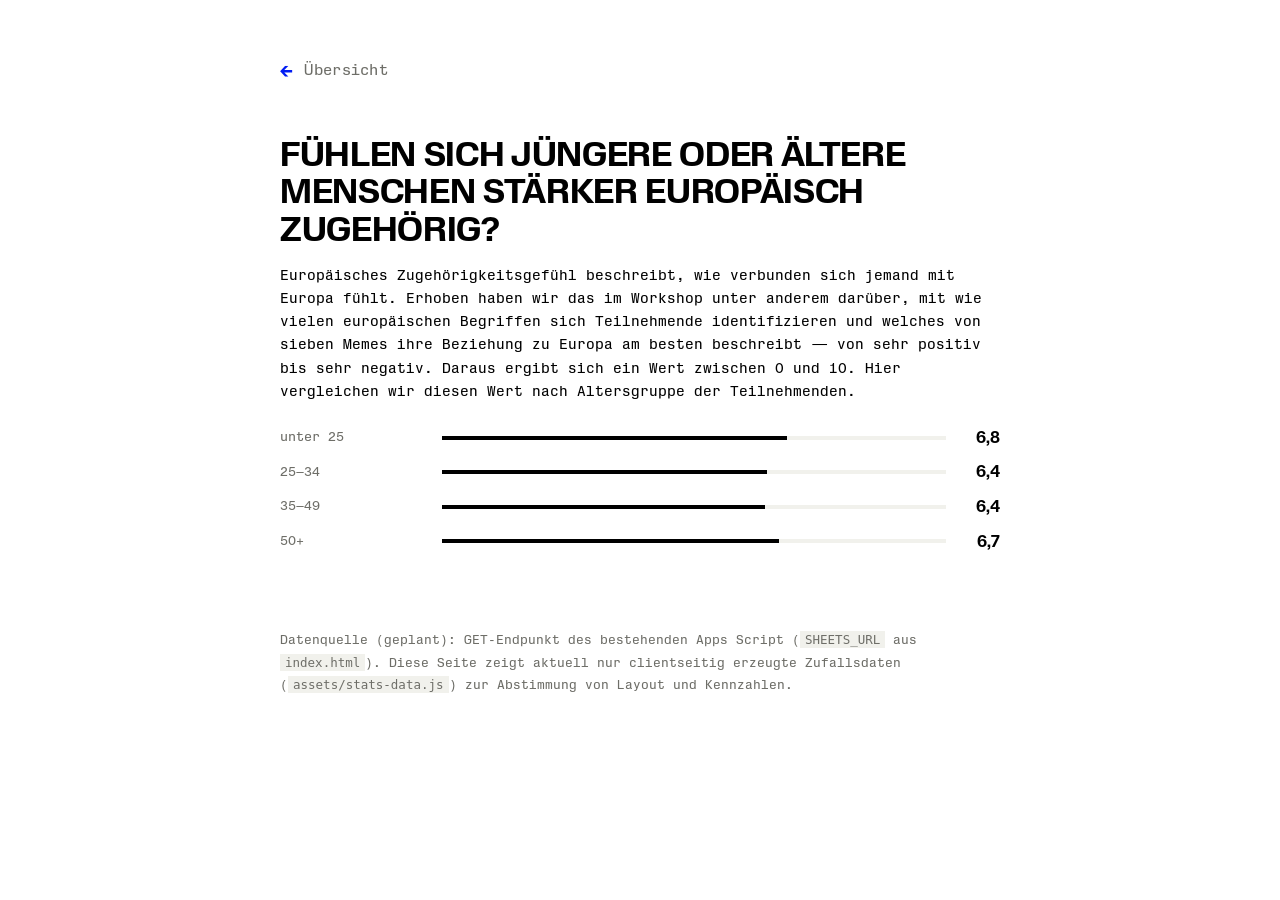
==== q-alter-zugehoerigkeit.html @ b54f6b6d "Add files via upload" ====
<!DOCTYPE html>
<html lang="de">
<head>
<meta charset="UTF-8">
<meta name="viewport" content="width=device-width, initial-scale=1.0">
<title>YOUROPE — Alter &amp; Zugehörigkeit</title>
<link rel="stylesheet" href="assets/stats.css?v=5">
</head>
<body>
<div class="app">
    <a class="backlink" href="stats.html">Übersicht</a>

    <div class="pagehead">
      <h1>Fühlen sich jüngere oder ältere Menschen stärker europäisch zugehörig?</h1>
    </div>

    <div class="cell">
      <div class="sub">Europäisches Zugehörigkeitsgefühl beschreibt, wie verbunden sich jemand mit Europa fühlt. Erhoben haben wir das im Workshop unter anderem darüber, mit wie vielen europäischen Begriffen sich Teilnehmende identifizieren und welches von sieben Memes ihre Beziehung zu Europa am besten beschreibt — von sehr positiv bis sehr negativ. Daraus ergibt sich ein Wert zwischen 0 und 10. Hier vergleichen wir diesen Wert nach Altersgruppe der Teilnehmenden.</div>
      <div id="chart"></div>
    </div>

    <div class="foot">
      Datenquelle (geplant): GET-Endpunkt des bestehenden Apps Script (<code>SHEETS_URL</code> aus <code>index.html</code>). Diese Seite zeigt aktuell nur clientseitig erzeugte Zufallsdaten (<code>assets/stats-data.js</code>) zur Abstimmung von Layout und Kennzahlen.
    </div>
</div>

<script src="assets/stats-data.js?v=2"></script>
<script>
document.getElementById('chart').innerHTML=groupChart(ALTER_GRUPPEN,i=>DATA.filter(r=>r.alter===i),'Z','hi');
</script>
</body>
</html>
---- assets/stats.css ----
@font-face{font-family:'Schengen';src:url('../fonts/ABCSchengenATrial-Book.otf') format('opentype');font-weight:400;font-style:normal}
@font-face{font-family:'Schengen';src:url('../fonts/ABCSchengenATrial-Medium.otf') format('opentype');font-weight:500;font-style:normal}
@font-face{font-family:'Schengen Mono';src:url('../fonts/ABCSchengenAMonoTrial-Regular.otf') format('opentype');font-weight:400;font-style:normal}
@font-face{font-family:'Schengen Mono';src:url('../fonts/ABCSchengenAMonoTrial-Medium.otf') format('opentype');font-weight:500;font-style:normal}
:root{
  --paper:#FFFFFF;--ink:#000000;--grey:#6E6E68;--hair:#D8D8D2;
  --blue:#011CF3;--fill:#F1F1EC;
  --display:"Schengen","Helvetica Neue",Helvetica,Arial,sans-serif;
  --sans:"Schengen","Helvetica Neue",Helvetica,Arial,sans-serif;
  --mono:"Schengen Mono","IBM Plex Mono",ui-monospace,monospace;
  --h-size:clamp(24px,5.4vw,34px);
  --gap-tight:16px;   /* heading → its own body text; line → adjacent row text */
  --gap-section:32px; /* gap between thematically distinct blocks (e.g. menu sections) */
}
/* one shared heading style — hero (landing), pagehead (subpages) and menu headings all match */
.hero h1,.pagehead h1,.menu-text h3{font-family:var(--display);font-weight:500;font-size:var(--h-size);line-height:1.1;letter-spacing:-.01em;text-transform:uppercase}
*{box-sizing:border-box;margin:0;padding:0}
body{background:var(--paper);color:var(--ink);font-family:var(--mono);font-size:15px;line-height:1.6;-webkit-font-smoothing:antialiased}
b,strong{font-weight:500}
.app{max-width:760px;margin:0 auto;padding:36px 20px 80px}

/* small back-link, used at the top of individual question pages — same size/position as the menu toggle */
.backlink{display:flex;align-items:center;gap:12px;padding:18px 0;margin-bottom:var(--gap-section);
          font-size:15px;letter-spacing:.02em;color:var(--grey);text-decoration:none}
.backlink:hover{color:var(--ink)}
.backlink::before{content:"←";color:var(--blue);font-size:20px;font-weight:500}

/* landing hero — the main project question, matches the poster's headline + instruction pairing */
.hero{padding-bottom:var(--gap-section);border-bottom:1px solid var(--hair);margin-bottom:0}
.hero .sub{margin-top:var(--gap-tight);font-size:14px;color:var(--ink);line-height:1.65}

/* KPI facts — participants + overall score, then the per-dimension breakdown row */
.kpis{display:flex;flex-wrap:wrap;margin-top:var(--gap-section)}
.kpi{flex:1 1 130px;padding:14px 18px 14px 0}
.kpi .n{font-family:var(--display);font-weight:500;font-size:36px;line-height:1}
.kpi .l{font-size:13px;color:var(--grey);margin-top:6px}
.kpis.dims{border-top:1px solid var(--hair);padding-top:var(--gap-tight)}
.kpis.dims .kpi{flex:1 1 45%}
.kpis.dims .kpi .n{font-size:28px}

/* classic expandable menu — participants/facts, project description, about us */
.menu{border-bottom:none;margin-bottom:var(--gap-section)}
.menu summary{cursor:pointer;list-style:none;padding:18px 0;font-size:15px;letter-spacing:.02em;color:var(--grey);
              display:flex;align-items:center;gap:12px;-webkit-user-select:none;user-select:none}
.menu summary::-webkit-details-marker{display:none}
.menu summary::before{content:"→";color:var(--blue);font-size:20px;font-weight:500;flex:0 0 auto;transition:transform .15s}
.menu[open] summary::before{transform:rotate(90deg)}
.menu summary:hover{color:var(--ink)}
.menu-body{padding-bottom:var(--gap-section)}
.menu-text{margin-top:var(--gap-section);font-size:14.5px;line-height:1.7}
.menu-text h3{margin:0 0 var(--gap-tight)}
.menu-text .note{color:var(--grey)}

/* individual question page title — heading, then everything else flows below as plain text */
.pagehead{padding-bottom:0;margin-bottom:var(--gap-tight)}

.cell{padding:0 0 30px}
.cell .sub{font-size:14px;color:var(--ink);margin-bottom:22px;line-height:1.65}
.cell .finding{margin-top:16px;padding-left:12px;border-left:1px solid var(--blue);font-size:14px;color:var(--ink)}
.cell .finding b{color:var(--blue)}

.legend{display:flex;gap:20px;flex-wrap:wrap;margin-bottom:18px}
.legend .li{display:flex;align-items:center;gap:7px;font-size:13px;color:var(--grey)}
.legend .sw{width:16px;height:3px;flex:0 0 auto}

.group{margin-bottom:22px}
.group:last-child{margin-bottom:0}
.group .glabel{font-size:14px;color:var(--ink);margin-bottom:9px;display:flex;justify-content:space-between}
.group .glabel .gap{color:var(--blue);font-weight:500}
.row{display:flex;align-items:center;gap:12px;margin:9px 0}
.row .rlabel{width:150px;flex:0 0 auto;font-size:13px;color:var(--grey)}
.row .track{flex:1;height:4px;background:var(--fill);position:relative}
.row .fill{height:100%}
.row .val{width:42px;flex:0 0 auto;text-align:right;font-family:var(--display);font-weight:500;font-size:16px}

.fill.lo{background:repeating-linear-gradient(45deg,var(--hair),var(--hair) 3px,transparent 3px,transparent 6px)}
.fill.mid{background:var(--grey)}
.fill.hi{background:var(--ink)}
.fill.accent{background:var(--blue)}

.toggles{display:flex;flex-wrap:wrap;gap:20px;margin-bottom:20px}
.toggles button{appearance:none;cursor:pointer;background:none;border:none;border-bottom:2px solid transparent;padding:0 0 4px;
     font-family:var(--mono);font-size:13.5px;letter-spacing:.02em;color:var(--grey)}
.toggles button:hover{color:var(--ink)}
.toggles button.on{color:var(--ink);font-weight:500;border-bottom-color:var(--ink)}

.typegrid{display:flex;flex-direction:column}
.typecard{display:flex;align-items:center;gap:16px;padding:9px 0;border-bottom:1px solid var(--hair)}
.typecard:last-child{border-bottom:none}
.typecard .tn{order:1;flex:1 1 auto;font-size:14px;color:var(--grey)}
.typecard .tbar{order:2;flex:0 0 130px;height:4px;background:var(--fill)}
.typecard .tbar i{display:block;height:100%;background:var(--ink)}
.typecard .tv{order:3;flex:0 0 40px;text-align:right;font-family:var(--display);font-weight:500;font-size:19px}

/* numbered list of every question — matches the printed poster list exactly */
.qlist{display:flex;flex-direction:column}
.qlist a{display:flex;align-items:baseline;gap:24px;padding:12px 0;border-bottom:1px solid var(--hair);text-decoration:none;color:var(--ink)}
.qlist .qi-no{flex:0 0 28px;font-size:14px;color:var(--ink)}
.qlist .qi-title{flex:1 1 auto;font-size:14px}
.qlist a:hover .qi-title{color:var(--blue)}

.foot{padding-top:26px;margin-top:10px;font-size:12.5px;color:var(--grey);line-height:1.8}
.foot code{background:var(--fill);padding:1px 5px}
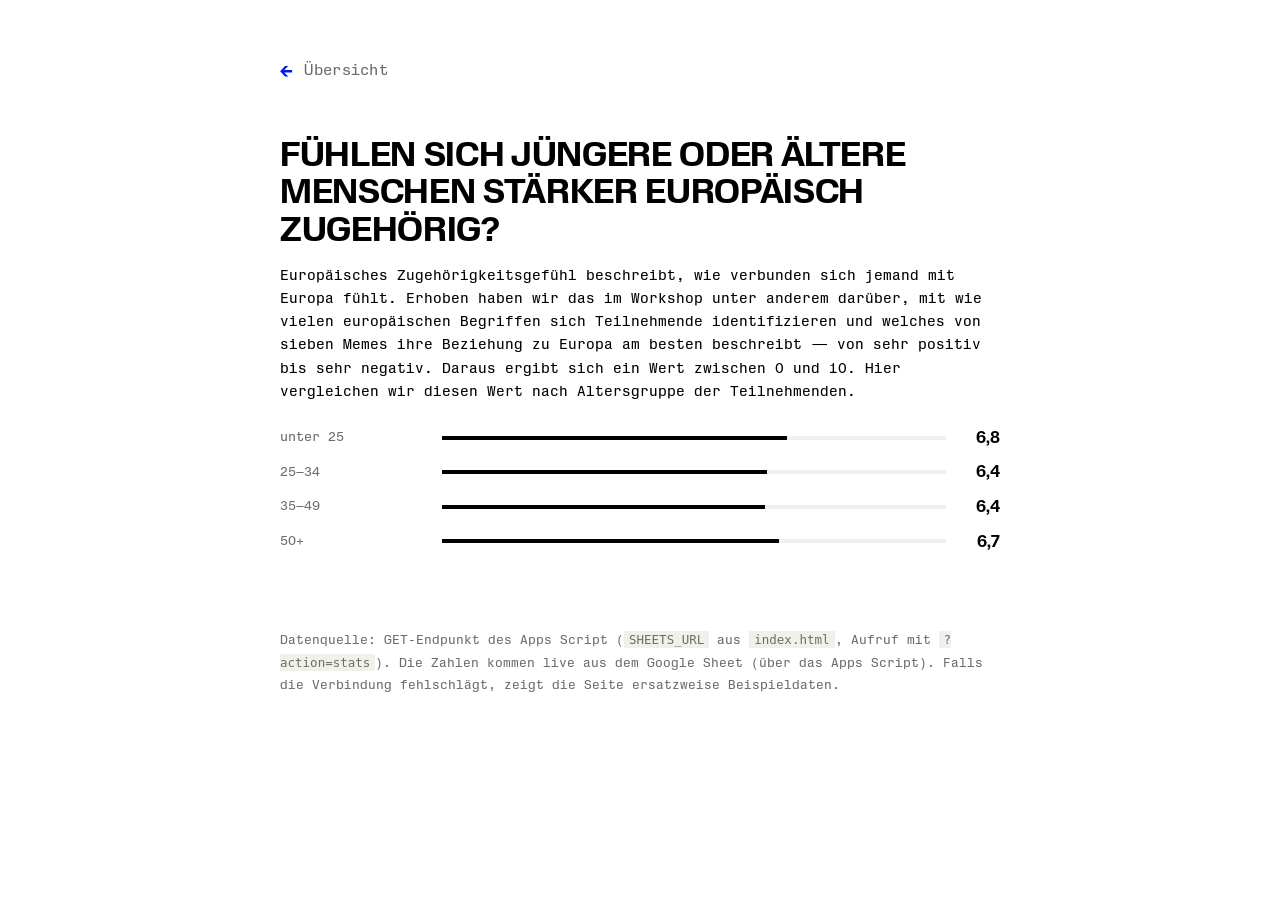
==== commit 86bd2ca9: "Add files via upload" ====
--- a/q-alter-zugehoerigkeit.html
+++ b/q-alter-zugehoerigkeit.html
@@ -20,13 +20,15 @@
     </div>
 
     <div class="foot">
-      Datenquelle (geplant): GET-Endpunkt des bestehenden Apps Script (<code>SHEETS_URL</code> aus <code>index.html</code>). Diese Seite zeigt aktuell nur clientseitig erzeugte Zufallsdaten (<code>assets/stats-data.js</code>) zur Abstimmung von Layout und Kennzahlen.
+      Datenquelle: GET-Endpunkt des Apps Script (<code>SHEETS_URL</code> aus <code>index.html</code>, Aufruf mit <code>?action=stats</code>). Die Zahlen kommen live aus dem Google Sheet (über das Apps Script). Falls die Verbindung fehlschlägt, zeigt die Seite ersatzweise Beispieldaten.
     </div>
 </div>
 
-<script src="assets/stats-data.js?v=2"></script>
+<script src="assets/stats-data.js?v=6"></script>
 <script>
-document.getElementById('chart').innerHTML=groupChart(ALTER_GRUPPEN,i=>DATA.filter(r=>r.alter===i),'Z','hi');
+initData().then(function(){
+  document.getElementById('chart').innerHTML=groupChart(ALTER_GRUPPEN,i=>DATA.filter(r=>r.alter===i),'Z','hi');
+});
 </script>
 </body>
 </html>
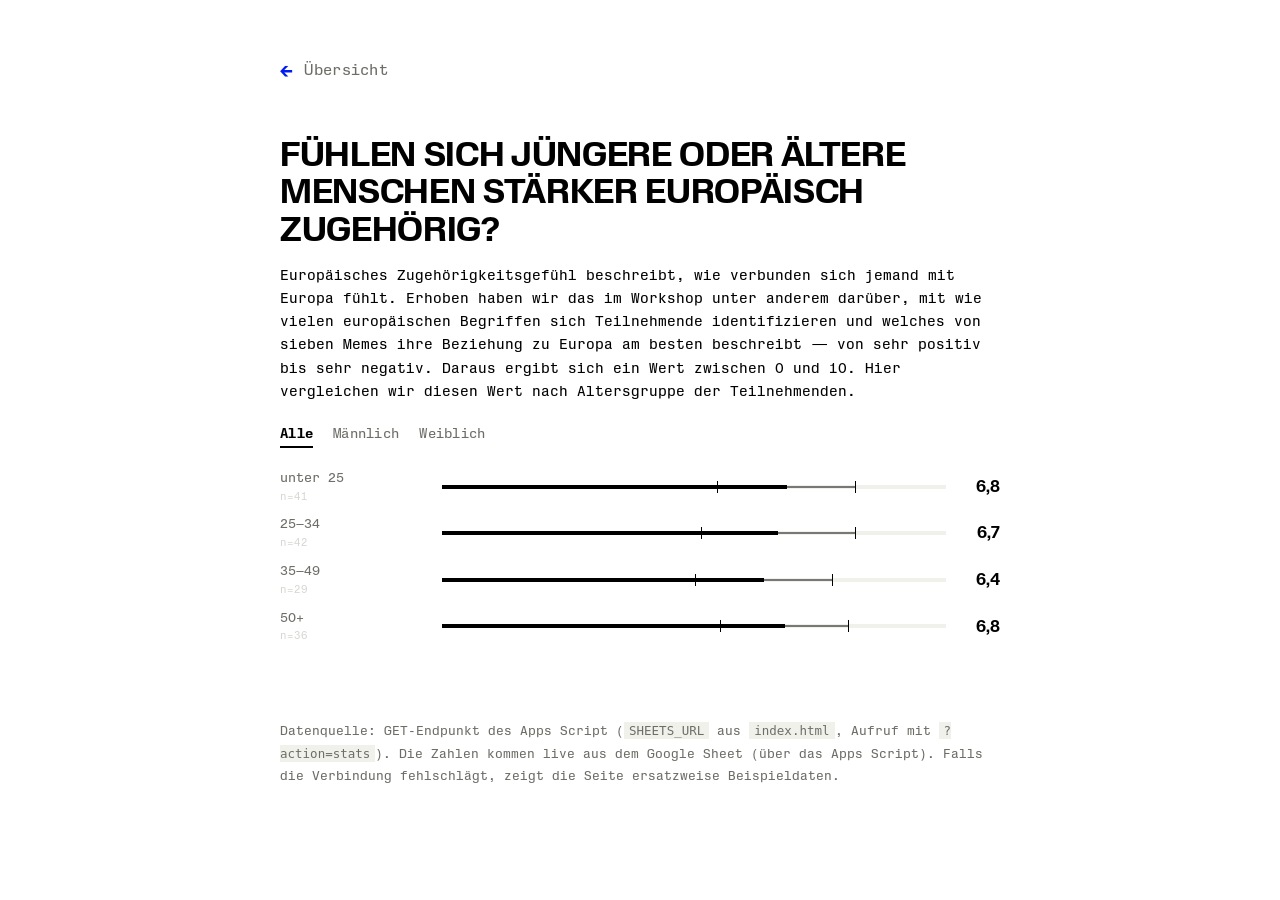
==== commit 1ff8a0ec: "Add files via upload" ====
--- a/q-alter-zugehoerigkeit.html
+++ b/q-alter-zugehoerigkeit.html
@@ -4,7 +4,7 @@
 <meta charset="UTF-8">
 <meta name="viewport" content="width=device-width, initial-scale=1.0">
 <title>YOUROPE — Alter &amp; Zugehörigkeit</title>
-<link rel="stylesheet" href="assets/stats.css?v=5">
+<link rel="stylesheet" href="assets/stats.css?v=8">
 </head>
 <body>
 <div class="app">
@@ -16,6 +16,7 @@
 
     <div class="cell">
       <div class="sub">Europäisches Zugehörigkeitsgefühl beschreibt, wie verbunden sich jemand mit Europa fühlt. Erhoben haben wir das im Workshop unter anderem darüber, mit wie vielen europäischen Begriffen sich Teilnehmende identifizieren und welches von sieben Memes ihre Beziehung zu Europa am besten beschreibt — von sehr positiv bis sehr negativ. Daraus ergibt sich ein Wert zwischen 0 und 10. Hier vergleichen wir diesen Wert nach Altersgruppe der Teilnehmenden.</div>
+      <div class="toggles" id="genderToggle"></div>
       <div id="chart"></div>
     </div>
 
@@ -24,10 +25,10 @@
     </div>
 </div>
 
-<script src="assets/stats-data.js?v=6"></script>
+<script src="assets/stats-data.js?v=9"></script>
 <script>
 initData().then(function(){
-  document.getElementById('chart').innerHTML=groupChart(ALTER_GRUPPEN,i=>DATA.filter(r=>r.alter===i),'Z','hi');
+  initGroupToggle('genderToggle','chart',ALTER_GRUPPEN,i=>DATA.filter(r=>r.alter===i),'Z','hi');
 });
 </script>
 </body>
--- a/assets/stats.css
+++ b/assets/stats.css
@@ -69,14 +69,19 @@
 .group .glabel .gap{color:var(--blue);font-weight:500}
 .row{display:flex;align-items:center;gap:12px;margin:9px 0}
 .row .rlabel{width:150px;flex:0 0 auto;font-size:13px;color:var(--grey)}
+.row .rn{display:block;font-size:10.5px;color:var(--hair)}
+.row.low-n .rlabel,.row.low-n .val{color:var(--hair)}
 .row .track{flex:1;height:4px;background:var(--fill);position:relative}
 .row .fill{height:100%}
 .row .val{width:42px;flex:0 0 auto;text-align:right;font-family:var(--display);font-weight:500;font-size:16px}
 
+/* Streuungs-Klammer: zeigt Ø±1 Standardabweichung als kleine Klammer über dem Balken */
+.row .errbar{position:absolute;top:-4px;bottom:-4px;border-left:1px solid var(--ink);border-right:1px solid var(--ink);pointer-events:none}
+.row .errbar::before{content:'';position:absolute;top:50%;left:0;right:0;border-top:1px solid var(--ink);transform:translateY(-50%)}
+
 .fill.lo{background:repeating-linear-gradient(45deg,var(--hair),var(--hair) 3px,transparent 3px,transparent 6px)}
 .fill.mid{background:var(--grey)}
 .fill.hi{background:var(--ink)}
-.fill.accent{background:var(--blue)}
 
 .toggles{display:flex;flex-wrap:wrap;gap:20px;margin-bottom:20px}
 .toggles button{appearance:none;cursor:pointer;background:none;border:none;border-bottom:2px solid transparent;padding:0 0 4px;
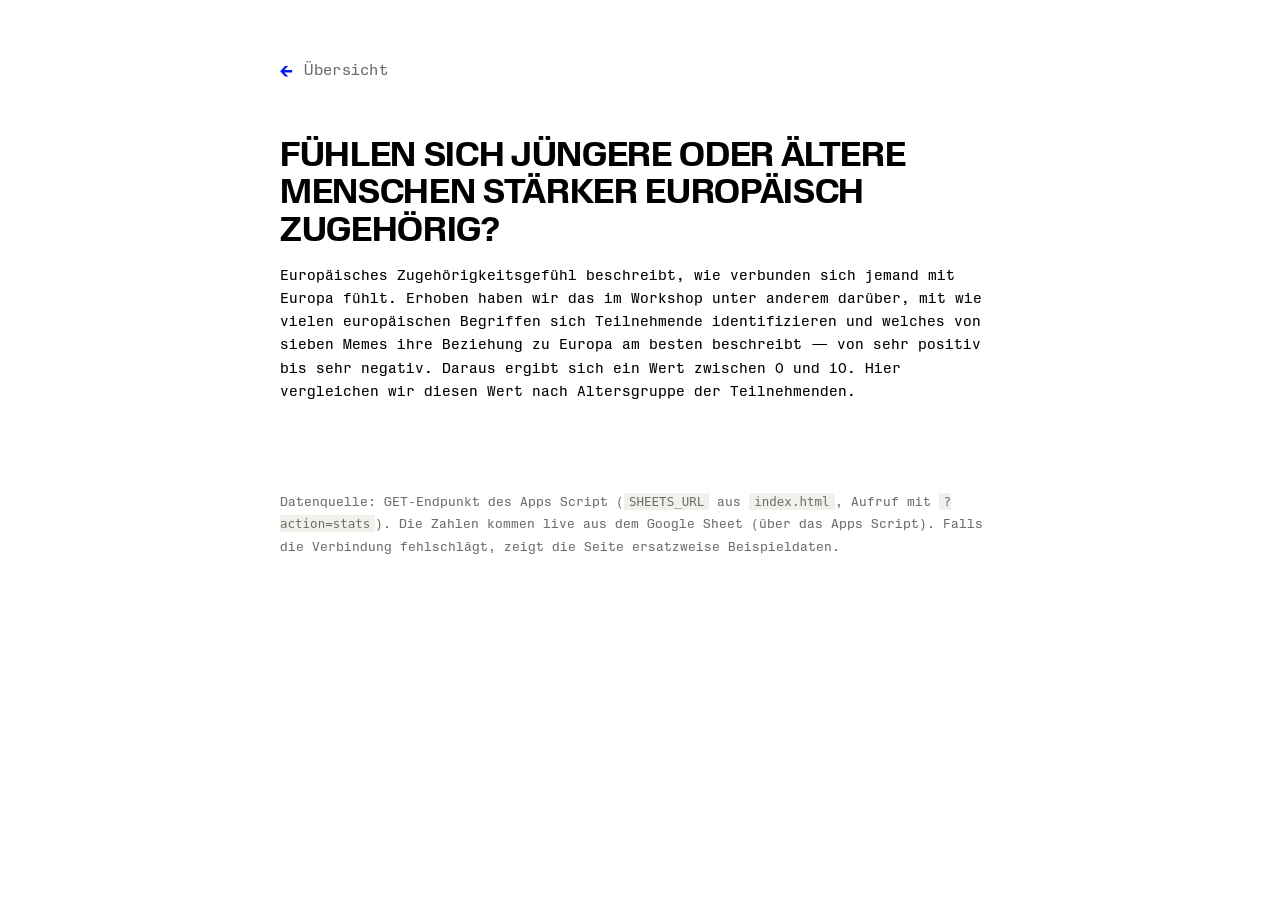
==== commit 452645eb: "Add files via upload" ====
--- a/q-alter-zugehoerigkeit.html
+++ b/q-alter-zugehoerigkeit.html
@@ -4,7 +4,7 @@
 <meta charset="UTF-8">
 <meta name="viewport" content="width=device-width, initial-scale=1.0">
 <title>YOUROPE — Alter &amp; Zugehörigkeit</title>
-<link rel="stylesheet" href="assets/stats.css?v=8">
+<link rel="stylesheet" href="assets/stats.css?v=9">
 </head>
 <body>
 <div class="app">
@@ -16,7 +16,7 @@
 
     <div class="cell">
       <div class="sub">Europäisches Zugehörigkeitsgefühl beschreibt, wie verbunden sich jemand mit Europa fühlt. Erhoben haben wir das im Workshop unter anderem darüber, mit wie vielen europäischen Begriffen sich Teilnehmende identifizieren und welches von sieben Memes ihre Beziehung zu Europa am besten beschreibt — von sehr positiv bis sehr negativ. Daraus ergibt sich ein Wert zwischen 0 und 10. Hier vergleichen wir diesen Wert nach Altersgruppe der Teilnehmenden.</div>
-      <div class="toggles" id="genderToggle"></div>
+      <div id="filterPanel"></div>
       <div id="chart"></div>
     </div>
 
@@ -25,10 +25,10 @@
     </div>
 </div>
 
-<script src="assets/stats-data.js?v=9"></script>
+<script src="assets/stats-data.js?v=10"></script>
 <script>
 initData().then(function(){
-  initGroupToggle('genderToggle','chart',ALTER_GRUPPEN,i=>DATA.filter(r=>r.alter===i),'Z','hi');
+  initGroupFilter('filterPanel','chart',ALTER_GRUPPEN,i=>DATA.filter(r=>r.alter===i),'Z','hi',[FACET_GESCHLECHT,FACET_AUFGEWACHSEN]);
 });
 </script>
 </body>
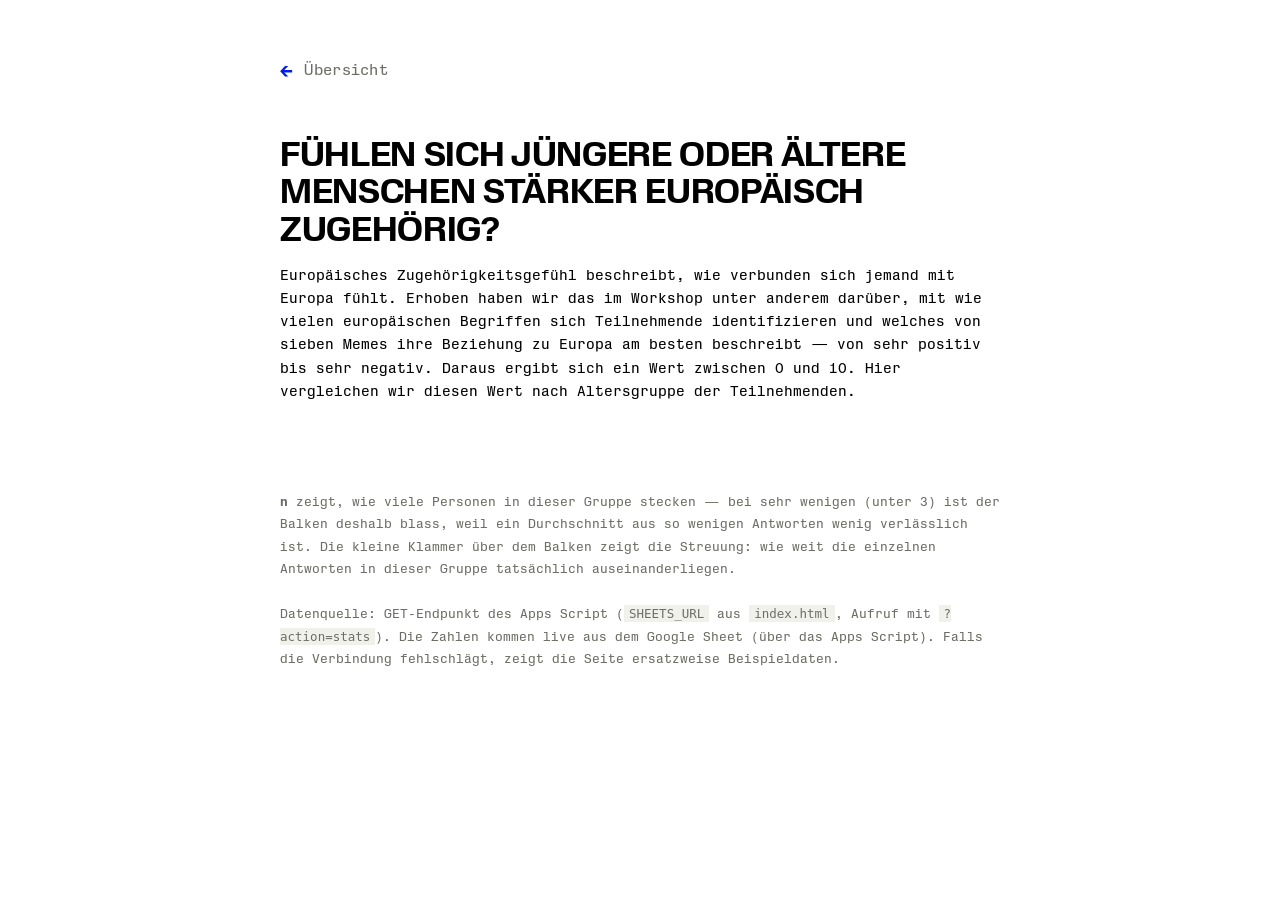
==== commit 8d103249: "Add files via upload" ====
--- a/q-alter-zugehoerigkeit.html
+++ b/q-alter-zugehoerigkeit.html
@@ -21,14 +21,15 @@
     </div>
 
     <div class="foot">
+      <b>n</b> zeigt, wie viele Personen in dieser Gruppe stecken — bei sehr wenigen (unter 3) ist der Balken deshalb blass, weil ein Durchschnitt aus so wenigen Antworten wenig verlässlich ist. Die kleine Klammer über dem Balken zeigt die Streuung: wie weit die einzelnen Antworten in dieser Gruppe tatsächlich auseinanderliegen.<br><br>
       Datenquelle: GET-Endpunkt des Apps Script (<code>SHEETS_URL</code> aus <code>index.html</code>, Aufruf mit <code>?action=stats</code>). Die Zahlen kommen live aus dem Google Sheet (über das Apps Script). Falls die Verbindung fehlschlägt, zeigt die Seite ersatzweise Beispieldaten.
     </div>
 </div>
 
-<script src="assets/stats-data.js?v=10"></script>
+<script src="assets/stats-data.js?v=11"></script>
 <script>
 initData().then(function(){
-  initGroupFilter('filterPanel','chart',ALTER_GRUPPEN,i=>DATA.filter(r=>r.alter===i),'Z','hi',[FACET_GESCHLECHT,FACET_AUFGEWACHSEN]);
+  initGroupFilter('filterPanel','chart',ALTER_GRUPPEN,i=>DATA.filter(r=>r.alter===i),'Z','hi',[FACET_GESCHLECHT,FACET_BILDUNG,FACET_AUFGEWACHSEN,FACET_STAAT]);
 });
 </script>
 </body>
--- a/assets/stats.css
+++ b/assets/stats.css
@@ -89,6 +89,23 @@
 .toggles button:hover{color:var(--ink)}
 .toggles button.on{color:var(--ink);font-weight:500;border-bottom-color:var(--ink)}
 
+/* collapsible filter panel — checkboxes, combinable across facets, layered over a chart */
+.filterpanel{margin-bottom:20px}
+.filterpanel summary{cursor:pointer;list-style:none;padding:6px 0;font-size:13.5px;letter-spacing:.02em;color:var(--grey);
+              display:flex;align-items:center;gap:10px;-webkit-user-select:none;user-select:none}
+.filterpanel summary::-webkit-details-marker{display:none}
+.filterpanel summary::before{content:"→";color:var(--blue);font-size:16px;font-weight:500;flex:0 0 auto;transition:transform .15s}
+.filterpanel[open] summary::before{transform:rotate(90deg)}
+.filterpanel summary:hover{color:var(--ink)}
+.filter-body{padding:10px 0 4px 26px}
+.filtergroup{margin-bottom:14px}
+.filtergroup:last-child{margin-bottom:0}
+.filtergroup .fl{display:block;font-size:11px;color:var(--grey);letter-spacing:.06em;text-transform:uppercase;margin-bottom:8px}
+.fchk{display:inline-flex;align-items:center;gap:6px;margin:0 18px 8px 0;font-size:13.5px;color:var(--ink);cursor:pointer;-webkit-user-select:none;user-select:none}
+.fchk input{appearance:none;width:13px;height:13px;border:1px solid var(--grey);flex:0 0 auto;cursor:pointer;position:relative;margin:0}
+.fchk input:checked{background:var(--ink);border-color:var(--ink)}
+.fchk input:checked::after{content:'';position:absolute;left:3px;top:0;width:4px;height:8px;border:solid var(--paper);border-width:0 1.5px 1.5px 0;transform:rotate(45deg)}
+
 .typegrid{display:flex;flex-direction:column}
 .typecard{display:flex;align-items:center;gap:16px;padding:9px 0;border-bottom:1px solid var(--hair)}
 .typecard:last-child{border-bottom:none}
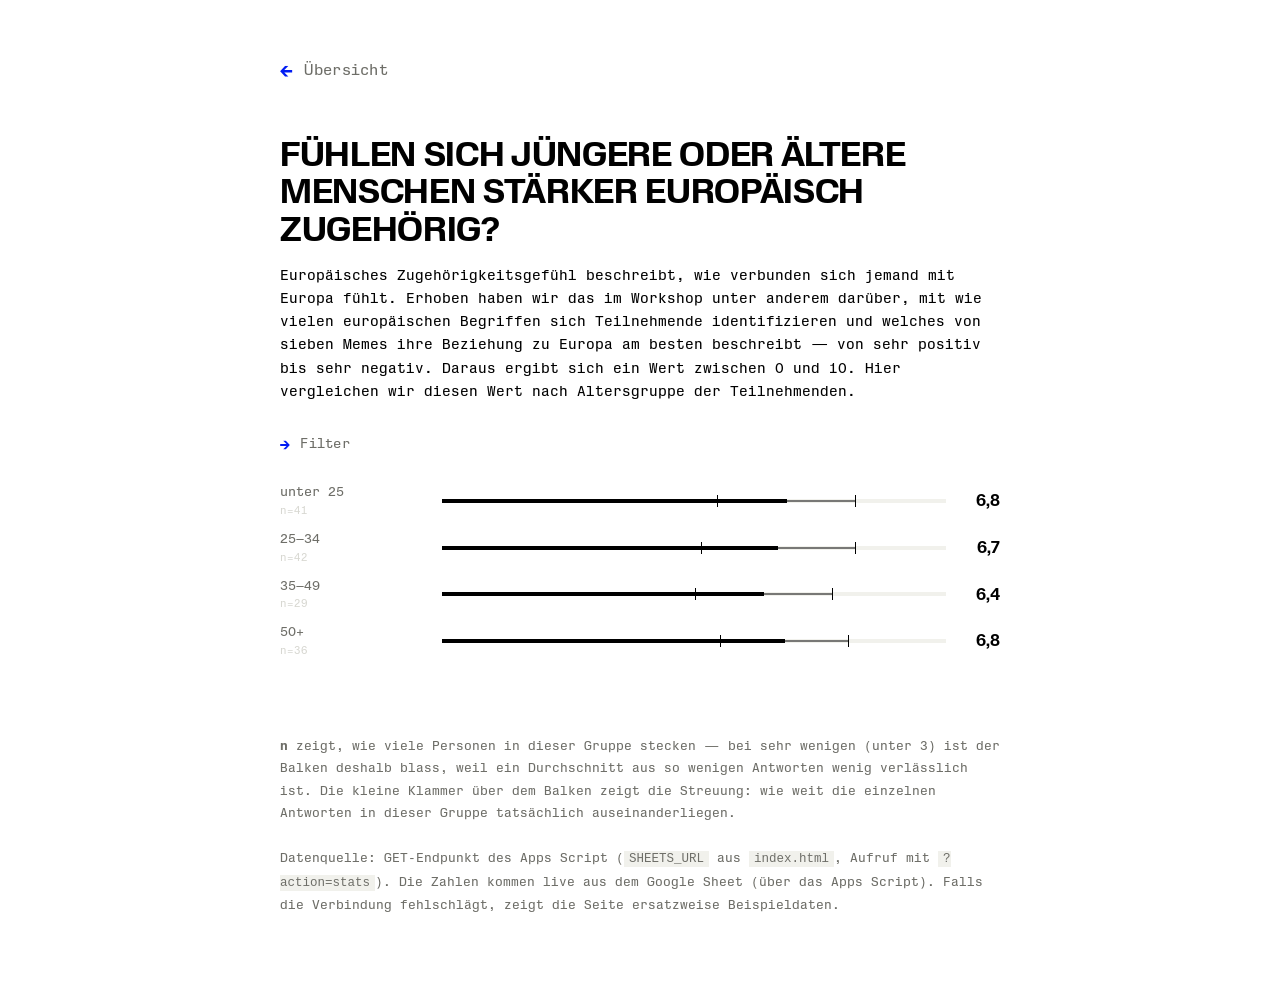
==== commit 78c9b413: "Add files via upload" ====
--- a/q-alter-zugehoerigkeit.html
+++ b/q-alter-zugehoerigkeit.html
@@ -4,7 +4,7 @@
 <meta charset="UTF-8">
 <meta name="viewport" content="width=device-width, initial-scale=1.0">
 <title>YOUROPE — Alter &amp; Zugehörigkeit</title>
-<link rel="stylesheet" href="assets/stats.css?v=9">
+<link rel="stylesheet" href="assets/stats.css?v=10">
 </head>
 <body>
 <div class="app">
